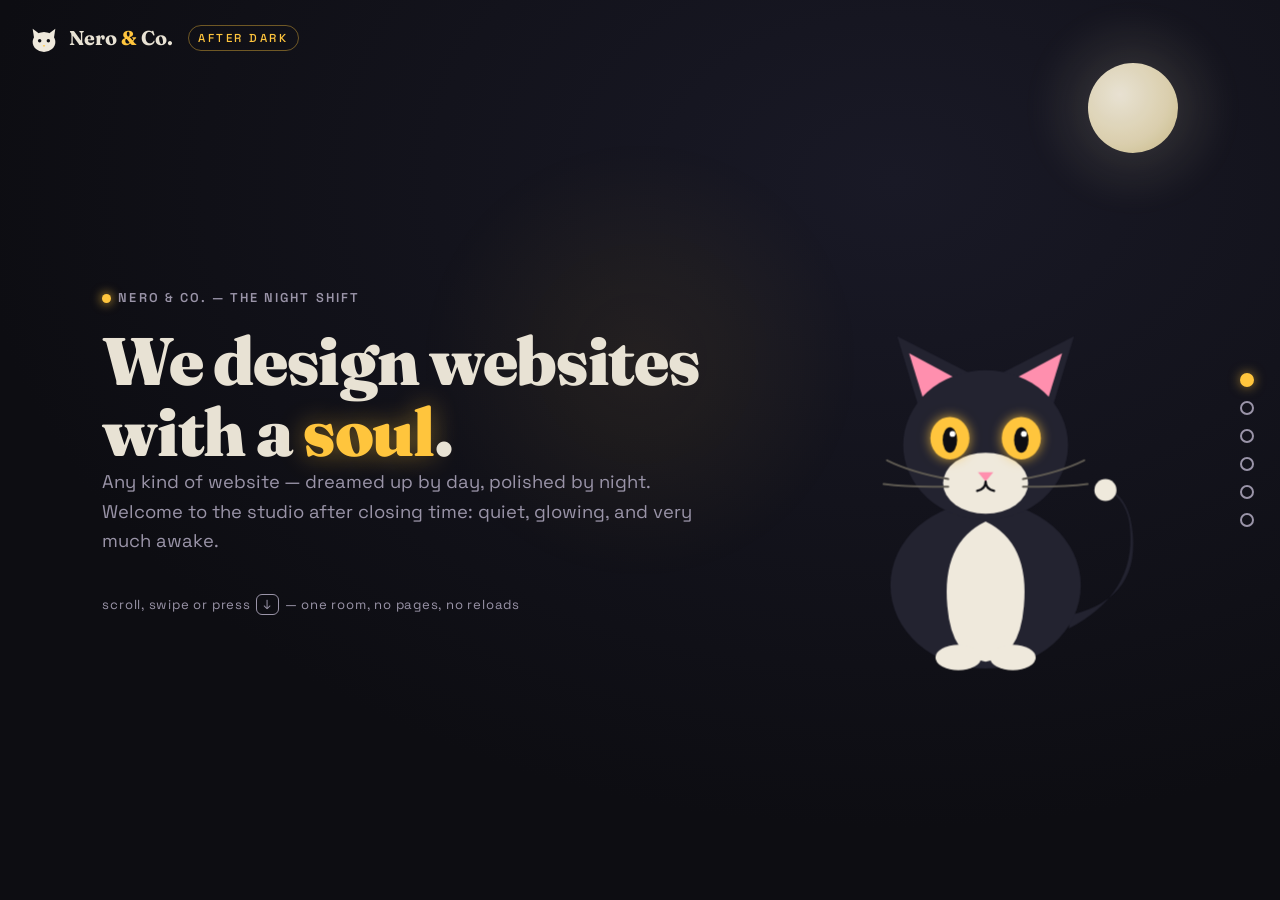
==== index.html @ 37975c8b "Initial commit: Nero & Co. site with After Dark as index" ====
<!DOCTYPE html>
<html lang="en">
<head>
  <meta charset="UTF-8" />
  <meta name="viewport" content="width=device-width, initial-scale=1.0" />
  <title>Nero &amp; Co. — After Dark</title>
  <meta name="description" content="Nero & Co. after dark. One screen, no pages, no reloads — a living room where we design websites with a soul." />
  <link rel="preconnect" href="https://fonts.googleapis.com" />
  <link rel="preconnect" href="https://fonts.gstatic.com" crossorigin />
  <link href="https://fonts.googleapis.com/css2?family=Fraunces:opsz,wght@9..144,500;9..144,600;9..144,700;9..144,900&family=Space+Grotesk:wght@400;500;600;700&display=swap" rel="stylesheet" />
  <link rel="stylesheet" href="night.css" />
  <link rel="icon" href="data:image/svg+xml,%3Csvg xmlns='http://www.w3.org/2000/svg' viewBox='0 0 100 100'%3E%3Ctext y='.9em' font-size='90'%3E🌙%3C/text%3E%3C/svg%3E" />
</head>
<body>
  <div class="stage" id="stage" data-scene="0">

    <!-- ambient -->
    <div class="fireflies" id="fireflies" aria-hidden="true"></div>
    <div class="glow" id="glow" aria-hidden="true"></div>
    <div class="moon" aria-hidden="true"></div>

    <!-- persistent brand -->
    <div class="brand">
      <svg class="brand__mark" viewBox="0 0 48 48" aria-hidden="true">
        <path d="M10 30 L7 10 L20 20 Z" fill="currentColor"/>
        <path d="M38 30 L41 10 L28 20 Z" fill="currentColor"/>
        <ellipse cx="24" cy="30" rx="17" ry="15" fill="currentColor"/>
        <circle cx="17.5" cy="28" r="2.6" fill="var(--night)"/>
        <circle cx="30.5" cy="28" r="2.6" fill="var(--night)"/>
        <path d="M22 35 L26 35 L24 37.5 Z" fill="var(--accent)"/>
      </svg>
      <span>Nero <em>&amp;</em> Co.</span>
      <span class="brand__tag">after dark</span>
    </div>

    <!-- persistent Nero -->
    <div class="cat" id="catWrap">
      <div class="bubble" id="bubble" role="status">mrrp!</div>
      <svg id="nero" class="nero" viewBox="0 0 400 430" aria-label="Nero the tuxedo cat, on the night shift. Click him.">
        <path class="nero__tail" d="M300 350 Q385 330 372 245 Q366 208 340 200 Q368 215 370 250 Q376 325 298 366 Z" fill="var(--ink)"/>
        <circle class="nero__tailtip" cx="341" cy="203" r="13" fill="#efe9dc"/>
        <ellipse cx="200" cy="315" rx="112" ry="98" fill="var(--ink)"/>
        <path d="M200 240 Q252 265 245 340 Q240 400 200 405 Q160 400 155 340 Q148 265 200 240 Z" fill="#efe9dc"/>
        <ellipse cx="168" cy="400" rx="27" ry="15" fill="#efe9dc"/>
        <ellipse cx="232" cy="400" rx="27" ry="15" fill="#efe9dc"/>
        <path class="nero__ear nero__ear--l" d="M122 108 L96 22 L182 66 Z" fill="var(--ink)"/>
        <path class="nero__ear nero__ear--r" d="M278 108 L304 22 L218 66 Z" fill="var(--ink)"/>
        <path d="M126 94 L110 42 L162 70 Z" fill="var(--pink)"/>
        <path d="M274 94 L290 42 L238 70 Z" fill="var(--pink)"/>
        <ellipse cx="200" cy="150" rx="97" ry="88" fill="var(--ink)"/>
        <ellipse cx="200" cy="195" rx="50" ry="36" fill="#efe9dc"/>
        <g class="nero__eye" data-eye>
          <ellipse class="nero__iris" cx="158" cy="142" rx="23" ry="25" fill="var(--accent)"/>
          <g class="nero__pupil" data-pupil>
            <ellipse cx="158" cy="144" rx="8.5" ry="15" fill="var(--night)"/>
            <circle cx="161" cy="137" r="3.4" fill="#fff"/>
          </g>
        </g>
        <g class="nero__eye" data-eye>
          <ellipse class="nero__iris" cx="242" cy="142" rx="23" ry="25" fill="var(--accent)"/>
          <g class="nero__pupil" data-pupil>
            <ellipse cx="242" cy="144" rx="8.5" ry="15" fill="var(--night)"/>
            <circle cx="245" cy="137" r="3.4" fill="#fff"/>
          </g>
        </g>
        <path d="M191 182 L209 182 L200 193 Z" fill="var(--pink)"/>
        <path d="M200 193 Q200 202 190 204 M200 193 Q200 202 210 204" stroke="var(--night)" stroke-width="2.6" fill="none" stroke-linecap="round"/>
        <g class="nero__whiskers" stroke="#5e5a52" stroke-width="2.4" stroke-linecap="round">
          <path d="M156 190 Q112 182 84 168" fill="none"/>
          <path d="M156 199 Q110 200 80 196" fill="none"/>
          <path d="M244 190 Q288 182 316 168" fill="none"/>
          <path d="M244 199 Q290 200 320 196" fill="none"/>
        </g>
        <!-- bowtie: only for the contact scene -->
        <g class="nero__bowtie">
          <path d="M200 246 L168 230 L168 262 Z" fill="var(--pink)"/>
          <path d="M200 246 L232 230 L232 262 Z" fill="var(--pink)"/>
          <circle cx="200" cy="246" r="7" fill="var(--accent)"/>
        </g>
      </svg>
    </div>

    <!-- ================= SCENES ================= -->

    <section class="scene is-active" data-title="Hello">
      <div class="scene__box scene__box--intro">
        <p class="eyebrow"><span class="eyebrow__dot"></span> Nero &amp; Co. — the night shift</p>
        <h1>We design websites<br/>with a <span class="glowword">soul</span>.</h1>
        <p class="lead">Any kind of website — dreamed up by day, polished by night.
        Welcome to the studio after closing time: quiet, glowing, and very much awake.</p>
        <p class="hint">scroll, swipe or press <kbd>↓</kbd> — one room, no pages, no reloads</p>
      </div>
    </section>

    <section class="scene" data-title="What we do">
      <div class="scene__box">
        <p class="eyebrow"><span class="eyebrow__dot"></span> What we do</p>
        <h2>Any kind of web. <span class="glowword">Really.</span></h2>
        <div class="minis">
          <div class="mini"><span>🏠</span><h3>Business sites</h3><p>First impressions that land on their feet.</p></div>
          <div class="mini"><span>🛒</span><h3>E-commerce</h3><p>Shops that sell while you nap.</p></div>
          <div class="mini"><span>📅</span><h3>Booking systems</h3><p>Calendars, forms, confirmations.</p></div>
          <div class="mini"><span>🎨</span><h3>Portfolios</h3><p>Your work, groomed to perfection.</p></div>
          <div class="mini"><span>🩹</span><h3>Rescues</h3><p>We adopt neglected websites.</p></div>
          <div class="mini"><span>🫶</span><h3>Care</h3><p>Check-ups long after launch.</p></div>
        </div>
      </div>
    </section>

    <section class="scene" data-title="Shapeshift">
      <div class="scene__box scene__box--show">
        <p class="eyebrow"><span class="eyebrow__dot"></span> One studio, every style</p>
        <h2>Give our styles a <span class="glowword">spin</span>.</h2>

        <div class="carousel" id="carousel">
          <button class="car-arrow car-arrow--prev" id="carPrev" aria-label="Previous style">‹</button>
          <div class="car-track" id="carTrack"></div>
          <button class="car-arrow car-arrow--next" id="carNext" aria-label="Next style">›</button>
        </div>

        <div class="show__caption">
          <p id="showLabel"><strong>The corner bakery</strong> — warm, buttery, irresistible</p>
          <button class="chip" id="nextStyle">spin it ✨</button>
        </div>
        <p class="show__drag">drag, flick, grab a neighbour, use <kbd>←</kbd> <kbd>→</kbd> — or just watch it turn</p>
      </div>
    </section>

    <section class="scene" data-title="Recent work">
      <div class="scene__box">
        <p class="eyebrow"><span class="eyebrow__dot"></span> Fresh from the litter</p>
        <h2>Recent work</h2>
        <div class="feature">
          <div class="feature__card">
            <span class="feature__emoji">🎾</span>
            <div>
              <h3>Open Tennis Academy — TK Neridé</h3>
              <p>Full site for a Prague tennis academy: three venues, programs, camps,
              and a custom court-reservation system.</p>
              <button class="chip" data-copy="https://neride.netlify.app">
                neride.netlify.app <span class="chip__hint">tap to copy</span>
              </button>
            </div>
          </div>
          <div class="feature__card feature__card--slot">
            <span class="feature__emoji">🐾</span>
            <div>
              <h3>Your project</h3>
              <p>This spot is reserved. Whatever you're building, it belongs here.</p>
            </div>
          </div>
        </div>
      </div>
    </section>

    <section class="scene" data-title="The team">
      <div class="scene__box">
        <p class="eyebrow"><span class="eyebrow__dot"></span> A studio of two</p>
        <h2>The night crew</h2>
        <div class="crew">
          <div class="crew__card">
            <span class="crew__emoji">☕</span>
            <h3>The Human</h3>
            <p class="crew__role">design · code · coffee</p>
            <p>Designs it, builds it, ships it. Answers emails suspiciously fast, even at this hour.</p>
          </div>
          <div class="crew__card">
            <span class="crew__emoji">🌙</span>
            <h3>Nero</h3>
            <p class="crew__role">cat executive officer</p>
            <p>Most productive between 2 and 4 a.m. Currently supervising you from this very screen.</p>
          </div>
        </div>
      </div>
    </section>

    <section class="scene" data-title="Say hi">
      <div class="scene__box scene__box--contact">
        <p class="eyebrow"><span class="eyebrow__dot"></span> The lights are still on</p>
        <h2>Let's make something<br/>worth purring about.</h2>
        <button class="chip chip--big" data-copy="deirh.mana@gmail.com">
          deirh.mana@gmail.com <span class="chip__hint">tap to copy</span>
        </button>
        <p class="lead lead--small">No forms, no funnels. Copy the address, write like a human, get an answer from one.</p>
      </div>
    </section>

    <!-- paw dots -->
    <nav class="dots" id="dots" aria-label="Scenes"></nav>

    <div class="toast" id="toast" role="status">copied! 🐾</div>
  </div>

  <script src="night.js"></script>
</body>
</html>
---- night.css ----
/* ============================================================
   Nero & Co. — After Dark
   one viewport · no scroll · scenes recompose around the cat
   ============================================================ */

:root {
  --night: #0d0d12;
  --night-soft: #16161f;
  --panel: #1c1c27;
  --ink: #232330;            /* Nero's fur, rim-lit for the dark */
  --cream: #efe9dc;
  --text: #e8e2d4;
  --muted: #9a94a8;
  --accent: #ffc53d;
  --accent-dim: rgba(255, 197, 61, 0.14);
  --pink: #ff8fae;
  --radius: 20px;
  --font-display: "Fraunces", Georgia, serif;
  --font-body: "Space Grotesk", "Segoe UI", sans-serif;
  --ease: cubic-bezier(0.22, 1, 0.36, 1);
}

* { margin: 0; padding: 0; box-sizing: border-box; }

html, body {
  height: 100%;
  overflow: hidden;
  overscroll-behavior: none;
}

body {
  font-family: var(--font-body);
  background: radial-gradient(120% 120% at 70% 20%, #191926 0%, var(--night) 60%);
  color: var(--text);
  line-height: 1.6;
  user-select: none;
}

h1, h2, h3 { font-family: var(--font-display); line-height: 1.06; }
h1 { font-size: clamp(2.2rem, 5.4vw, 4.2rem); font-weight: 900; letter-spacing: -0.02em; }
h2 { font-size: clamp(1.8rem, 4.2vw, 3.1rem); font-weight: 700; }
h3 { font-weight: 600; }

.stage { position: fixed; inset: 0; }

/* ---------- ambient ---------- */

.moon {
  position: absolute; top: 7vh; right: 8vw;
  width: 90px; height: 90px; border-radius: 50%;
  background: radial-gradient(circle at 35% 35%, #fff8e6, #f0e3bd 60%, #d9c98f);
  box-shadow: 0 0 60px 18px rgba(255, 240, 200, 0.16);
  opacity: 0.9;
  transition: transform 1.2s var(--ease), opacity 1.2s ease;
}
.stage[data-scene="5"] .moon { transform: scale(1.15); }

.fireflies { position: absolute; inset: 0; pointer-events: none; }
.fly {
  position: absolute; width: 5px; height: 5px; border-radius: 50%;
  background: var(--accent);
  box-shadow: 0 0 8px 2px rgba(255, 197, 61, 0.55);
  opacity: 0;
  animation: fly var(--dur, 9s) ease-in-out var(--delay, 0s) infinite;
}
@keyframes fly {
  0%, 100% { opacity: 0; transform: translate(0, 0); }
  15% { opacity: var(--peak, 0.8); }
  50% { transform: translate(var(--dx, 30px), var(--dy, -40px)); opacity: 0.25; }
  70% { opacity: var(--peak, 0.8); }
}

.glow {
  position: absolute; width: 480px; height: 480px; border-radius: 50%;
  background: radial-gradient(circle, rgba(255, 197, 61, 0.07) 0%, transparent 65%);
  pointer-events: none; translate: -50% -50%; left: 50%; top: 40%;
  transition: left 0.35s ease-out, top 0.35s ease-out;
}

/* ---------- brand ---------- */

.brand {
  position: absolute; top: 22px; left: 28px; z-index: 20;
  display: flex; align-items: center; gap: 0.55rem;
  font-family: var(--font-display); font-weight: 700; font-size: 1.25rem;
  color: var(--text);
}
.brand em { color: var(--accent); font-style: normal; }
.brand__mark { width: 32px; height: 32px; color: var(--cream); }
.brand__tag {
  font-family: var(--font-body); font-size: 0.72rem; font-weight: 500;
  text-transform: uppercase; letter-spacing: 0.22em; color: var(--accent);
  border: 1px solid rgba(255, 197, 61, 0.4); border-radius: 999px;
  padding: 0.25em 0.8em; margin-left: 0.4rem;
}

/* ---------- shared type bits ---------- */

.eyebrow {
  display: inline-flex; align-items: center; gap: 0.55em;
  font-size: 0.8rem; font-weight: 600; text-transform: uppercase;
  letter-spacing: 0.16em; color: var(--muted); margin-bottom: 1rem;
}
.eyebrow__dot {
  width: 9px; height: 9px; border-radius: 50%; background: var(--accent);
  box-shadow: 0 0 10px 2px rgba(255, 197, 61, 0.5);
  animation: pulse 2.4s ease-in-out infinite;
}
@keyframes pulse { 0%, 100% { transform: scale(1); } 50% { transform: scale(1.4); } }

.glowword {
  color: var(--accent);
  text-shadow: 0 0 26px rgba(255, 197, 61, 0.45);
}

.lead { color: var(--muted); font-size: clamp(0.95rem, 1.6vw, 1.15rem); max-width: 34em; }
.lead--small { font-size: 0.95rem; margin-top: 1.4rem; }

.hint {
  margin-top: 2.4rem; font-size: 0.82rem; letter-spacing: 0.06em;
  color: var(--muted); opacity: 0.8;
  animation: bob 2.6s ease-in-out infinite;
}
.hint kbd {
  font-family: inherit; border: 1px solid var(--muted); border-radius: 6px;
  padding: 0.05em 0.45em; margin: 0 0.15em;
}
@keyframes bob { 0%, 100% { transform: translateY(0); } 50% { transform: translateY(5px); } }

/* ---------- scenes ---------- */

.scene {
  position: absolute; inset: 0; z-index: 10;
  display: flex; align-items: center;
  padding: clamp(1.2rem, 4vw, 4rem);
  opacity: 0; pointer-events: none; visibility: hidden;
  transition: opacity 0.7s var(--ease), visibility 0s linear 0.7s;
}
.scene.is-active {
  opacity: 1; pointer-events: auto; visibility: visible;
  transition: opacity 0.7s var(--ease) 0.15s, visibility 0s;
}

.scene__box { max-width: 640px; margin-left: clamp(0.5rem, 4vw, 4rem); }
.scene__box--contact { margin: 0 auto; text-align: center; }

/* children cascade in on activation */
.scene > .scene__box > * {
  opacity: 0; transform: translateY(30px);
  transition: opacity 0.65s var(--ease), transform 0.65s var(--ease);
}
.scene.is-active > .scene__box > * { opacity: 1; transform: none; }
.scene.is-active > .scene__box > *:nth-child(1) { transition-delay: 0.18s; }
.scene.is-active > .scene__box > *:nth-child(2) { transition-delay: 0.28s; }
.scene.is-active > .scene__box > *:nth-child(3) { transition-delay: 0.40s; }
.scene.is-active > .scene__box > *:nth-child(4) { transition-delay: 0.52s; }

/* ---------- scene 1: services minis ---------- */

.minis {
  display: grid; grid-template-columns: repeat(3, 1fr); gap: 0.9rem; margin-top: 1.6rem;
}
.mini {
  background: var(--panel); border: 1px solid rgba(255, 255, 255, 0.07);
  border-radius: 16px; padding: 0.95rem 1rem;
  transition: transform 0.25s var(--ease), border-color 0.25s ease, background 0.25s ease;
}
.mini:hover {
  transform: translateY(-4px) rotate(-0.5deg);
  border-color: rgba(255, 197, 61, 0.55); background: var(--night-soft);
}
.mini span { font-size: 1.4rem; display: block; margin-bottom: 0.3rem; }
.mini h3 { font-size: 0.98rem; margin-bottom: 0.15rem; }
.mini p { font-size: 0.8rem; color: var(--muted); line-height: 1.45; }

/* ---------- scene 2: work ---------- */

.feature { display: grid; gap: 1rem; margin-top: 1.6rem; }
.feature__card {
  display: flex; gap: 1.1rem; align-items: flex-start;
  background: var(--panel); border: 1px solid rgba(255, 255, 255, 0.07);
  border-radius: var(--radius); padding: 1.3rem 1.4rem;
  transition: border-color 0.25s ease, transform 0.25s var(--ease);
}
.feature__card:hover { border-color: rgba(255, 197, 61, 0.5); transform: translateY(-3px); }
.feature__card--slot { border-style: dashed; border-color: rgba(255, 255, 255, 0.18); }
.feature__emoji { font-size: 2rem; line-height: 1; margin-top: 0.2rem; }
.feature__card h3 { font-size: 1.15rem; margin-bottom: 0.3rem; }
.feature__card p { font-size: 0.92rem; color: var(--muted); margin-bottom: 0.7rem; }
.feature__card--slot p { margin-bottom: 0; }

/* ---------- scene 3: crew ---------- */

.crew { display: grid; grid-template-columns: 1fr 1fr; gap: 1.1rem; margin-top: 1.6rem; }
.crew__card {
  background: var(--panel); border: 1px solid rgba(255, 255, 255, 0.07);
  border-radius: var(--radius); padding: 1.5rem 1.4rem;
  transition: border-color 0.25s ease, transform 0.25s var(--ease);
}
.crew__card:hover { border-color: rgba(255, 143, 174, 0.55); transform: translateY(-4px); }
.crew__emoji { font-size: 1.9rem; display: block; margin-bottom: 0.6rem; }
.crew__card h3 { font-size: 1.2rem; }
.crew__role {
  font-size: 0.72rem; font-weight: 600; text-transform: uppercase;
  letter-spacing: 0.16em; color: var(--accent); margin: 0.15rem 0 0.6rem;
}
.crew__card p:last-child { font-size: 0.92rem; color: var(--muted); }

/* ---------- scene 2: the shapeshifter ---------- */

.scene__box--show { margin: 0 auto; text-align: center; max-width: 660px; }

.browser {
  --b-bg: #fdf3e3; --b-panel: #fff; --b-ink: #5a3b22; --b-soft: #c9b193;
  --b-accent: #e0872f; --b-accent-ink: #fff; --b-rad: 18px;
  --b-font: var(--font-display); --b-title-style: italic; --b-title-weight: 700;
  --b-title-case: none; --b-title-spacing: 0em; --b-card-rot: 0deg;
  position: absolute; left: 50%; top: 0;
  width: min(500px, 84%); text-align: left;
  border-radius: 14px; overflow: hidden; cursor: pointer;
  border: 1px solid rgba(255, 255, 255, 0.14);
  box-shadow: 0 24px 60px rgba(0, 0, 0, 0.5);
  transition: transform 0.8s var(--ease), opacity 0.8s ease, filter 0.8s ease;
  will-change: transform;
  user-select: none;
}
.browser.is-center {
  box-shadow: 0 30px 70px rgba(0, 0, 0, 0.6), 0 0 44px rgba(255, 197, 61, 0.09);
}

.carousel { position: relative; margin-top: 1.4rem; }
.car-track {
  position: relative; height: clamp(330px, 42vh, 390px);
  perspective: 1400px; touch-action: pan-y; cursor: grab;
  transition: transform 0.3s var(--ease);
}
.car-track.is-dragging { cursor: grabbing; transition: none; }
.car-track.is-dragging .browser { transition: none; }

.car-arrow {
  position: absolute; top: 50%; margin-top: -23px; z-index: 40;
  width: 46px; height: 46px; border-radius: 50%;
  background: var(--panel); color: var(--text);
  border: 1px solid rgba(255, 255, 255, 0.16);
  font-family: var(--font-body); font-size: 1.6rem; line-height: 0;
  cursor: pointer; display: grid; place-items: center; padding: 0 0 4px;
  transition: transform 0.2s var(--ease), border-color 0.2s ease, box-shadow 0.2s ease;
}
.car-arrow:hover {
  transform: translateY(-2px); border-color: rgba(255, 197, 61, 0.6);
  box-shadow: 0 0 18px rgba(255, 197, 61, 0.25);
}
.car-arrow:active { transform: translateY(1px); }
.car-arrow--prev { left: -10px; }
.car-arrow--next { right: -10px; }

.show__drag {
  margin-top: 0.7rem; font-size: 0.78rem; letter-spacing: 0.05em;
  color: var(--muted); opacity: 0.75;
}
.show__drag kbd {
  font-family: inherit; border: 1px solid var(--muted); border-radius: 5px;
  padding: 0.02em 0.4em;
}

.browser__bar {
  display: flex; align-items: center; gap: 7px;
  background: #23232e; padding: 9px 12px;
}
.browser__light { width: 11px; height: 11px; border-radius: 50%; background: #45455a; }
.browser__light:nth-child(1) { background: #ff6058; }
.browser__light:nth-child(2) { background: #ffc130; }
.browser__light:nth-child(3) { background: #27ca41; }
.browser__url {
  flex: 1; margin-left: 8px; background: #16161f; color: #9a94a8;
  font-size: 0.78rem; padding: 0.28em 1em; border-radius: 999px;
  white-space: nowrap; overflow: hidden;
}
.browser__url::after { content: "▌"; opacity: 0; animation: caret 1s steps(1) infinite; }
.browser.is-typing .browser__url::after { opacity: 1; }
@keyframes caret { 50% { opacity: 0; } }

.browser__page {
  background: var(--b-bg); padding: 1.1rem 1.3rem 1.3rem;
  transition: background 0.6s ease;
  min-height: 300px;
}
.b-morph { transition: opacity 0.28s ease, transform 0.28s ease; }
.browser.is-morphing .b-morph { opacity: 0; transform: translateY(12px) scale(0.985); }

.b-nav { display: flex; align-items: center; gap: 10px; margin-bottom: 1.2rem; }
.b-logo { font-size: 1.3rem; margin-right: auto; }
.b-menu {
  width: 34px; height: 7px; border-radius: 99px;
  background: var(--b-soft); transition: background 0.6s ease;
}
.b-pill {
  width: 54px; height: 22px; border-radius: calc(var(--b-rad) * 0.7);
  background: var(--b-accent); transition: background 0.6s ease, border-radius 0.6s ease;
}

.b-hero { margin-bottom: 1.25rem; }
.b-title {
  font-family: var(--b-font); font-style: var(--b-title-style);
  font-weight: var(--b-title-weight); text-transform: var(--b-title-case);
  letter-spacing: var(--b-title-spacing);
  color: var(--b-ink); font-size: clamp(1.3rem, 3vw, 1.75rem); line-height: 1.15;
  margin-bottom: 0.55rem;
  transition: color 0.6s ease;
}
.b-lines { display: grid; gap: 6px; margin-bottom: 0.85rem; }
.b-lines span {
  height: 8px; border-radius: 99px; background: var(--b-soft);
  opacity: 0.75; transition: background 0.6s ease;
}
.b-lines span:nth-child(1) { width: 72%; }
.b-lines span:nth-child(2) { width: 46%; }
.b-btn {
  display: inline-block; font-family: var(--font-body); font-weight: 600;
  font-size: 0.82rem; padding: 0.5em 1.3em;
  background: var(--b-accent); color: var(--b-accent-ink);
  border-radius: calc(var(--b-rad) * 0.8);
  transition: background 0.6s ease, color 0.6s ease, border-radius 0.6s ease;
}

.b-cards { display: grid; grid-template-columns: repeat(3, 1fr); gap: 0.7rem; }
.b-card {
  background: var(--b-panel); border-radius: var(--b-rad);
  padding: 0.8rem 0.8rem 0.9rem; rotate: var(--b-card-rot);
  box-shadow: 0 3px 12px rgba(0, 0, 0, 0.08);
  transition: background 0.6s ease, border-radius 0.6s ease, rotate 0.6s var(--ease);
}
.b-card:nth-child(2) { rotate: calc(var(--b-card-rot) * -1.4); }
.b-card__emoji { font-size: 1.45rem; display: block; margin-bottom: 0.5rem; }
.b-card i {
  display: block; height: 6px; border-radius: 99px; background: var(--b-soft);
  opacity: 0.8; margin-top: 5px; transition: background 0.6s ease;
}
.b-card i:last-child { width: 62%; }

/* — themes — */

.browser[data-theme="law"] {
  --b-bg: #f4f2ec; --b-panel: #fff; --b-ink: #1c2a44; --b-soft: #b9b4a5;
  --b-accent: #1c2a44; --b-accent-ink: #dfc27a; --b-rad: 2px;
  --b-font: Georgia, "Times New Roman", serif; --b-title-style: normal;
  --b-title-weight: 700; --b-title-case: none; --b-card-rot: 0deg;
}

.browser[data-theme="festival"] {
  --b-bg: linear-gradient(140deg, #16002b, #3b0764 60%, #6d1a9e); --b-panel: rgba(255, 255, 255, 0.09);
  --b-ink: #eaff5e; --b-soft: rgba(255, 255, 255, 0.42);
  --b-accent: #ff2ea6; --b-accent-ink: #fff; --b-rad: 4px;
  --b-font: var(--font-body); --b-title-style: normal; --b-title-weight: 700;
  --b-title-case: uppercase; --b-title-spacing: 0.06em; --b-card-rot: -2.5deg;
}
.browser[data-theme="festival"] .browser__page { background: linear-gradient(140deg, #16002b, #3b0764 60%, #6d1a9e); }

.browser[data-theme="shop"] {
  --b-bg: #ffffff; --b-panel: #f4f6fa; --b-ink: #101828; --b-soft: #c3cad6;
  --b-accent: #2563eb; --b-accent-ink: #fff; --b-rad: 10px;
  --b-font: var(--font-body); --b-title-style: normal; --b-title-weight: 700;
  --b-title-case: none; --b-title-spacing: 0em; --b-card-rot: 0deg;
}

.browser[data-theme="kids"] {
  --b-bg: #fff3f9; --b-panel: #ffffff; --b-ink: #6431ad; --b-soft: #f4b8d7;
  --b-accent: #ff5da2; --b-accent-ink: #fff; --b-rad: 26px;
  --b-font: "Comic Sans MS", "Segoe Print", cursive; --b-title-style: normal;
  --b-title-weight: 700; --b-title-case: none; --b-card-rot: 2deg;
}

.browser[data-theme="saas"] {
  --b-bg: #0b1020; --b-panel: rgba(139, 92, 246, 0.13); --b-ink: #e2e8f0; --b-soft: #3d4763;
  --b-accent: #8b5cf6; --b-accent-ink: #fff; --b-rad: 12px;
  --b-font: var(--font-body); --b-title-style: normal; --b-title-weight: 600;
  --b-title-case: none; --b-title-spacing: -0.01em; --b-card-rot: 0deg;
}

.browser[data-theme="restaurant"] {
  --b-bg: #14100c; --b-panel: #1e1812; --b-ink: #e8dcc4; --b-soft: #55483a;
  --b-accent: #c8a24a; --b-accent-ink: #14100c; --b-rad: 4px;
  --b-font: var(--font-display); --b-title-style: italic; --b-title-weight: 500;
  --b-title-case: none; --b-title-spacing: 0.01em; --b-card-rot: 0deg;
}

.show__caption {
  display: flex; align-items: center; justify-content: space-between;
  gap: 1rem; margin-top: 1.1rem; flex-wrap: wrap;
}
.show__caption p { font-size: 0.92rem; color: var(--muted); }
.show__caption strong { color: var(--text); }

/* ---------- copy chips ---------- */

.chip {
  font-family: var(--font-body); font-weight: 600; font-size: 0.95rem;
  color: var(--accent); background: var(--accent-dim);
  border: 1px solid rgba(255, 197, 61, 0.45); border-radius: 999px;
  padding: 0.55em 1.2em; cursor: pointer;
  display: inline-flex; align-items: center; gap: 0.7em;
  transition: transform 0.18s var(--ease), background 0.2s ease, box-shadow 0.2s ease;
}
.chip:hover {
  transform: translateY(-2px); background: rgba(255, 197, 61, 0.22);
  box-shadow: 0 0 22px rgba(255, 197, 61, 0.25);
}
.chip:active { transform: translateY(1px); }
.chip__hint {
  font-size: 0.68rem; font-weight: 500; text-transform: uppercase;
  letter-spacing: 0.12em; color: var(--muted);
}
.chip--big { font-size: clamp(1.05rem, 2.6vw, 1.5rem); padding: 0.7em 1.4em; margin-top: 1.6rem; }

.toast {
  position: absolute; bottom: 5vh; left: 50%; translate: -50% 0; z-index: 40;
  background: var(--accent); color: var(--night);
  font-weight: 700; padding: 0.6em 1.4em; border-radius: 999px;
  opacity: 0; transform: translateY(14px); pointer-events: none;
  transition: opacity 0.25s ease, transform 0.25s var(--ease);
}
.toast.is-visible { opacity: 1; transform: translateY(0); }

/* ---------- the cat, recomposed per scene ---------- */

.cat {
  position: absolute; left: 50%; top: 50%; z-index: 15;
  width: min(32vw, 340px);
  transform:
    translate(calc(-50% + var(--cat-x, 0px)), calc(-50% + var(--cat-y, 0px)))
    scale(var(--cat-s, 1))
    rotate(var(--cat-r, 0deg));
  transition: transform 1.15s var(--ease);
  will-change: transform;
}

.stage[data-scene="0"] { --cat-x: 27vw; --cat-y: 6vh;  --cat-s: 1;    --cat-r: 0deg; }
.stage[data-scene="1"] { --cat-x: 33vw; --cat-y: 30vh; --cat-s: 0.55; --cat-r: -6deg; }
.stage[data-scene="2"] { --cat-x: -38vw; --cat-y: 31vh; --cat-s: 0.45; --cat-r: 7deg; }
.stage[data-scene="3"] { --cat-x: 34vw; --cat-y: 40vh; --cat-s: 0.62; --cat-r: 0deg; }
.stage[data-scene="4"] { --cat-x: 34vw; --cat-y: 8vh;  --cat-s: 0.78; --cat-r: 4deg; }
.stage[data-scene="5"] { --cat-x: 0vw;  --cat-y: 31vh; --cat-s: 0.6;  --cat-r: 0deg; }

.nero { width: 100%; cursor: pointer; -webkit-tap-highlight-color: transparent; }
.nero { animation: catFloat 5.5s ease-in-out infinite; }
@keyframes catFloat { 0%, 100% { transform: translateY(0); } 50% { transform: translateY(-7px); } }
.nero.is-happy { animation: wiggle 0.5s ease; }
@keyframes wiggle { 0%, 100% { transform: rotate(0); } 25% { transform: rotate(-3deg); } 75% { transform: rotate(3deg); } }

.nero__tail, .nero__tailtip { transform-origin: 300px 355px; animation: tail 3.6s ease-in-out infinite; }
@keyframes tail { 0%, 100% { transform: rotate(0deg); } 50% { transform: rotate(7deg); } }

.nero__ear { transform-box: fill-box; transform-origin: bottom center; }
.nero:hover .nero__ear--l { animation: earTwitch 0.6s ease; }
.nero:hover .nero__ear--r { animation: earTwitch 0.6s ease 0.15s; }
@keyframes earTwitch { 0%, 100% { transform: rotate(0); } 40% { transform: rotate(-8deg); } }

.nero__iris { filter: drop-shadow(0 0 7px rgba(255, 197, 61, 0.75)); }
.nero__eye { transform-box: fill-box; transform-origin: center; transition: transform 0.09s ease; }
.nero__eye.is-blinking { transform: scaleY(0.08); }
.nero__pupil { transition: transform 0.12s ease-out; }

.nero__bowtie { opacity: 0; transform-box: fill-box; transform-origin: center; transform: scale(0.4); transition: opacity 0.4s ease 0.6s, transform 0.5s var(--ease) 0.6s; }
.stage[data-scene="5"] .nero__bowtie { opacity: 1; transform: scale(1); }

/* speech bubble */
.bubble {
  position: absolute; top: -10px; left: 50%; translate: -50% 0; z-index: 3;
  background: var(--cream); color: var(--night); white-space: nowrap;
  font-weight: 600; font-size: 0.95rem; padding: 0.5em 1.1em; border-radius: 999px;
  opacity: 0; transform: translateY(8px) scale(0.85); pointer-events: none;
  transition: opacity 0.22s ease, transform 0.22s ease;
}
.bubble::after {
  content: ""; position: absolute; bottom: -7px; left: 50%; translate: -50% 0;
  border: 8px solid transparent; border-top-color: var(--cream); border-bottom: none;
}
.bubble.is-visible { opacity: 1; transform: translateY(0) scale(1); }

/* ---------- paw dots ---------- */

.dots {
  position: absolute; right: 26px; top: 50%; translate: 0 -50%; z-index: 30;
  display: flex; flex-direction: column; gap: 14px;
}
.dot {
  width: 14px; height: 14px; border-radius: 50%;
  border: 2px solid var(--muted); background: transparent;
  cursor: pointer; position: relative; padding: 0;
  transition: background 0.25s ease, border-color 0.25s ease, transform 0.25s var(--ease);
}
.dot:hover { transform: scale(1.3); border-color: var(--accent); }
.dot.is-active {
  background: var(--accent); border-color: var(--accent);
  box-shadow: 0 0 12px rgba(255, 197, 61, 0.6);
}
.dot::before {
  content: attr(data-title);
  position: absolute; right: 26px; top: 50%; translate: 0 -50%;
  font-family: var(--font-body); font-size: 0.75rem; font-weight: 600;
  letter-spacing: 0.08em; color: var(--text); white-space: nowrap;
  background: var(--panel); padding: 0.3em 0.9em; border-radius: 999px;
  opacity: 0; transform: translateX(6px); pointer-events: none;
  transition: opacity 0.2s ease, transform 0.2s var(--ease);
}
.dot:hover::before { opacity: 1; transform: translateX(0); }

/* ---------- responsive ---------- */

@media (max-width: 900px) {
  .minis { grid-template-columns: repeat(2, 1fr); }
  .stage[data-scene="0"] { --cat-x: 0vw; --cat-y: 34vh; --cat-s: 0.5; }
  .stage[data-scene="1"] { --cat-x: 30vw; --cat-y: 40vh; --cat-s: 0.4; }
  .stage[data-scene="2"] { --cat-x: -32vw; --cat-y: 43vh; --cat-s: 0.32; }
  .stage[data-scene="3"] { --cat-x: 30vw; --cat-y: 43vh; --cat-s: 0.45; }
  .stage[data-scene="4"] { --cat-x: 30vw; --cat-y: 42vh; --cat-s: 0.45; }
  .scene__box { margin-left: 0; }
  .scene { padding-top: 5rem; padding-right: 3.2rem; }
  h1 { font-size: clamp(1.9rem, 8vw, 2.6rem); }
  .brand__tag { display: none; }
  .crew { grid-template-columns: 1fr; gap: 0.8rem; }
  .crew__card { padding: 1.1rem 1.2rem; }
  .dots { right: 14px; }
}

@media (max-height: 640px) {
  .hint { display: none; }
  .mini p { display: none; }
}

/* ---------- reduced motion ---------- */

@media (prefers-reduced-motion: reduce) {
  *, *::before, *::after {
    animation-duration: 0.01ms !important;
    animation-iteration-count: 1 !important;
    transition-duration: 0.01ms !important;
    transition-delay: 0s !important;
  }
}
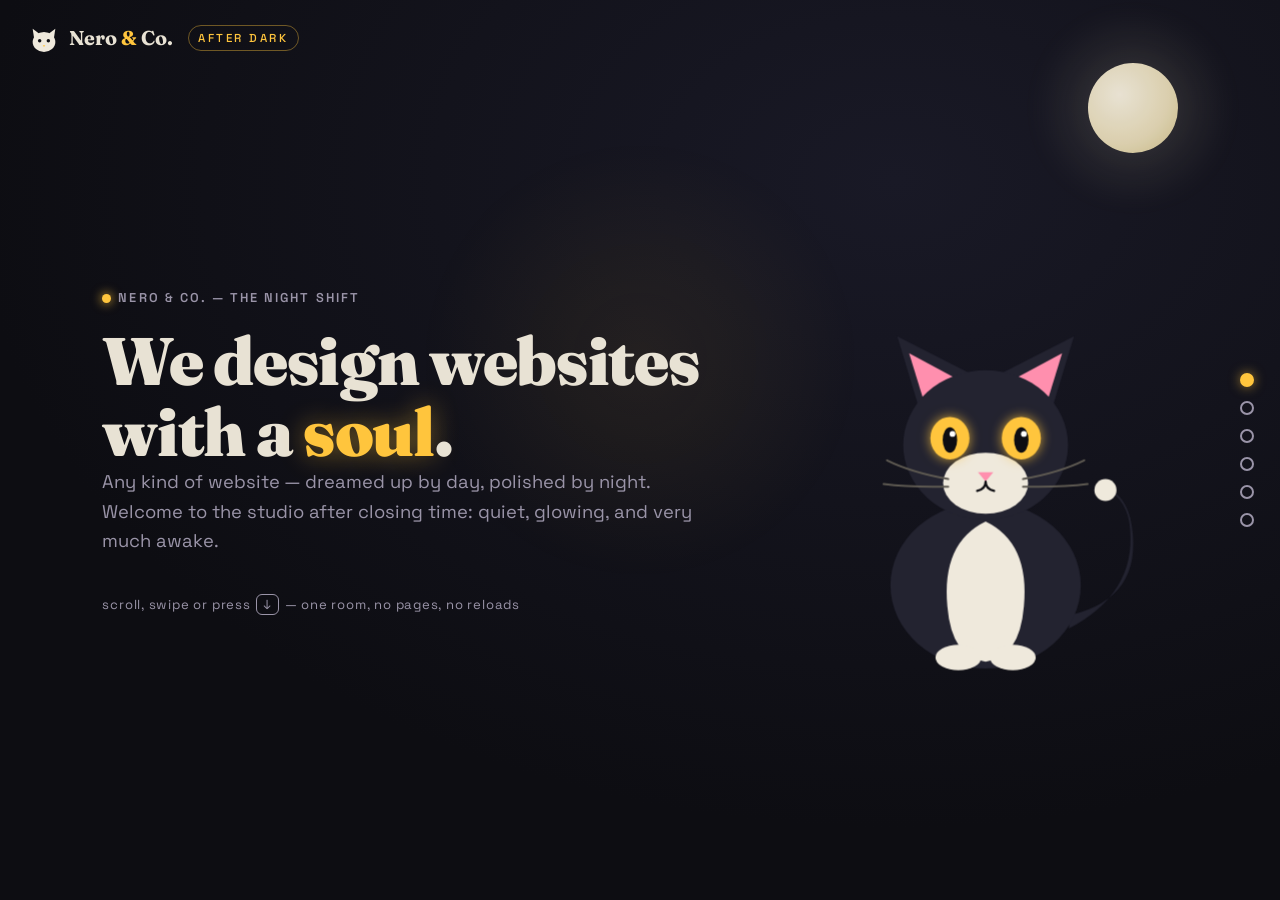
==== commit d185d260: "Add Neridé, Moje první brigáda and Moje první pomsta to recent work - Replace dead neride.netlify.ap" ====
--- a/index.html
+++ b/index.html
@@ -127,7 +127,7 @@
     </section>
 
     <section class="scene" data-title="Recent work">
-      <div class="scene__box">
+      <div class="scene__box scene__box--work">
         <p class="eyebrow"><span class="eyebrow__dot"></span> Fresh from the litter</p>
         <h2>Recent work</h2>
         <div class="feature">
@@ -137,8 +137,32 @@
               <h3>Open Tennis Academy — TK Neridé</h3>
               <p>Full site for a Prague tennis academy: three venues, programs, camps,
               and a custom court-reservation system.</p>
-              <button class="chip" data-copy="https://neride.netlify.app">
-                neride.netlify.app <span class="chip__hint">tap to copy</span>
+              <button class="chip" data-copy="https://neride.bokovka.cz">
+                neride.bokovka.cz <span class="chip__hint">tap to copy</span>
+              </button>
+            </div>
+          </div>
+          <div class="feature__card">
+            <span class="feature__emoji">🧤</span>
+            <div>
+              <h3>Moje první brigáda</h3>
+              <p>A deadpan marketplace where parents book supervised &ldquo;first job&rdquo; shifts
+              at a tennis venue for their teens. Reads like a serious booking portal; the joke
+              lands on the second read.</p>
+              <button class="chip" data-copy="https://mojeprvnibrigada.cz">
+                mojeprvnibrigada.cz <span class="chip__hint">tap to copy</span>
+              </button>
+            </div>
+          </div>
+          <div class="feature__card">
+            <span class="feature__emoji">🕯️</span>
+            <div>
+              <h3>Moje první pomsta</h3>
+              <p>&ldquo;Ústřední registr pomst&rdquo;: a straight-faced Czech storefront for fictional
+              digital revenges. Bureaucratic occult entertainment, card payments and all,
+              zero real-world effect.</p>
+              <button class="chip" data-copy="https://mojeprvnipomsta.cz">
+                mojeprvnipomsta.cz <span class="chip__hint">tap to copy</span>
               </button>
             </div>
           </div>
--- a/night.css
+++ b/night.css
@@ -188,6 +188,12 @@
 .feature__card h3 { font-size: 1.15rem; margin-bottom: 0.3rem; }
 .feature__card p { font-size: 0.92rem; color: var(--muted); margin-bottom: 0.7rem; }
 .feature__card--slot p { margin-bottom: 0; }
+.scene__box--work .feature { gap: 0.7rem; margin-top: 1.2rem; }
+.scene__box--work .feature__card { padding: 0.9rem 1.1rem; gap: 0.9rem; }
+.scene__box--work .feature__card p { margin-bottom: 0.5rem; }
+.scene__box--work .feature__card h3 { font-size: 1.05rem; }
+.scene__box--work .feature__card p { font-size: 0.84rem; line-height: 1.5; }
+.scene__box--work .feature__card .chip { font-size: 0.78rem; }
 
 /* ---------- scene 3: crew ---------- */
 
@@ -512,20 +518,38 @@
   .stage[data-scene="0"] { --cat-x: 0vw; --cat-y: 34vh; --cat-s: 0.5; }
   .stage[data-scene="1"] { --cat-x: 30vw; --cat-y: 40vh; --cat-s: 0.4; }
   .stage[data-scene="2"] { --cat-x: -32vw; --cat-y: 43vh; --cat-s: 0.32; }
-  .stage[data-scene="3"] { --cat-x: 30vw; --cat-y: 43vh; --cat-s: 0.45; }
+  .stage[data-scene="3"] { --cat-x: 36vw; --cat-y: 47vh; --cat-s: 0.45; }
   .stage[data-scene="4"] { --cat-x: 30vw; --cat-y: 42vh; --cat-s: 0.45; }
   .scene__box { margin-left: 0; }
   .scene { padding-top: 5rem; padding-right: 3.2rem; }
   h1 { font-size: clamp(1.9rem, 8vw, 2.6rem); }
   .brand__tag { display: none; }
+  .scene__box--work .feature__card--slot { display: none; }
+  .scene__box--work .feature__card { gap: 0.8rem; padding: 0.9rem 1rem; }
+  .scene__box--work .feature__emoji { font-size: 1.5rem; }
+  .scene__box--work .feature__card p { display: -webkit-box; -webkit-line-clamp: 2; -webkit-box-orient: vertical; overflow: hidden; margin-bottom: 0.4rem; }
   .crew { grid-template-columns: 1fr; gap: 0.8rem; }
   .crew__card { padding: 1.1rem 1.2rem; }
   .dots { right: 14px; }
 }
 
+@media (max-width: 640px) {
+  .car-track { height: 405px; }
+  .b-title { font-size: 1.15rem; }
+}
+
+@media (max-height: 820px) {
+  .scene__box--work .feature__card--slot { display: none; }
+}
+
 @media (max-height: 640px) {
   .hint { display: none; }
   .mini p { display: none; }
+  .show__drag { display: none; }
+  .scene__box--work .feature__card p { display: none; }
+  .car-track { height: 270px; }
+  .browser__page { min-height: 0; }
+  .scene__box--show h2 { font-size: 1.5rem; }
 }
 
 /* ---------- reduced motion ---------- */
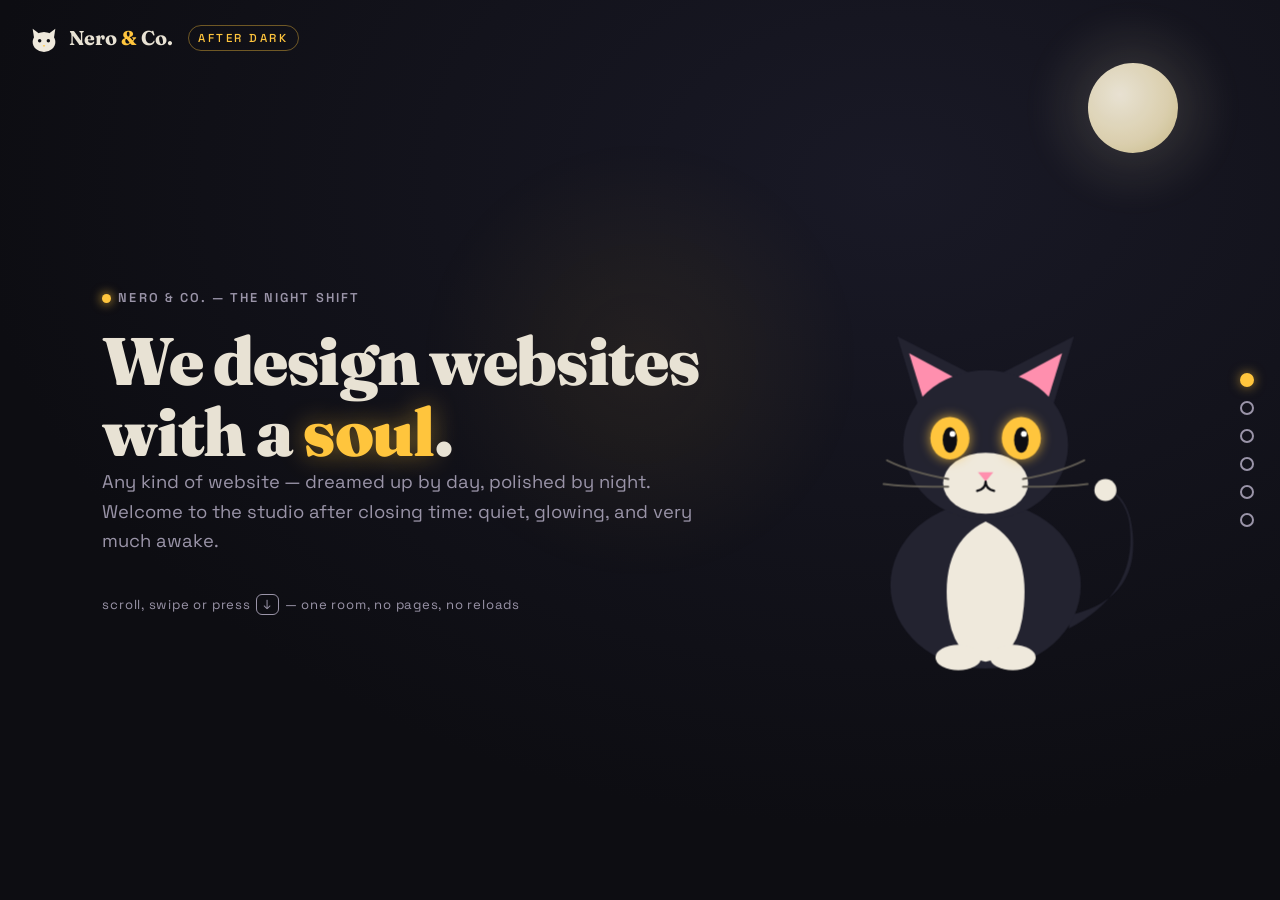
==== commit 90928ce8: "Make project chips real links instead of copy buttons Co-Authored-By: Claude Sonnet 5.5 <noreply@ant" ====
--- a/index.html
+++ b/index.html
@@ -137,9 +137,9 @@
               <h3>Open Tennis Academy — TK Neridé</h3>
               <p>Full site for a Prague tennis academy: three venues, programs, camps,
               and a custom court-reservation system.</p>
-              <button class="chip" data-copy="https://neride.bokovka.cz">
-                neride.bokovka.cz <span class="chip__hint">tap to copy</span>
-              </button>
+              <a class="chip" href="https://neride.bokovka.cz/" target="_blank" rel="noopener">
+                neride.bokovka.cz <span class="chip__hint">visit ↗</span>
+              </a>
             </div>
           </div>
           <div class="feature__card">
@@ -149,9 +149,9 @@
               <p>A deadpan marketplace where parents book supervised &ldquo;first job&rdquo; shifts
               at a tennis venue for their teens. Reads like a serious booking portal; the joke
               lands on the second read.</p>
-              <button class="chip" data-copy="https://mojeprvnibrigada.cz">
-                mojeprvnibrigada.cz <span class="chip__hint">tap to copy</span>
-              </button>
+              <a class="chip" href="https://mojeprvnibrigada.cz/" target="_blank" rel="noopener">
+                mojeprvnibrigada.cz <span class="chip__hint">visit ↗</span>
+              </a>
             </div>
           </div>
           <div class="feature__card">
@@ -161,9 +161,9 @@
               <p>&ldquo;Ústřední registr pomst&rdquo;: a straight-faced Czech storefront for fictional
               digital revenges. Bureaucratic occult entertainment, card payments and all,
               zero real-world effect.</p>
-              <button class="chip" data-copy="https://mojeprvnipomsta.cz">
-                mojeprvnipomsta.cz <span class="chip__hint">tap to copy</span>
-              </button>
+              <a class="chip" href="https://mojeprvnipomsta.cz/" target="_blank" rel="noopener">
+                mojeprvnipomsta.cz <span class="chip__hint">visit ↗</span>
+              </a>
             </div>
           </div>
           <div class="feature__card feature__card--slot">
--- a/night.css
+++ b/night.css
@@ -412,6 +412,7 @@
   box-shadow: 0 0 22px rgba(255, 197, 61, 0.25);
 }
 .chip:active { transform: translateY(1px); }
+a.chip { text-decoration: none; }
 .chip__hint {
   font-size: 0.68rem; font-weight: 500; text-transform: uppercase;
   letter-spacing: 0.12em; color: var(--muted);
